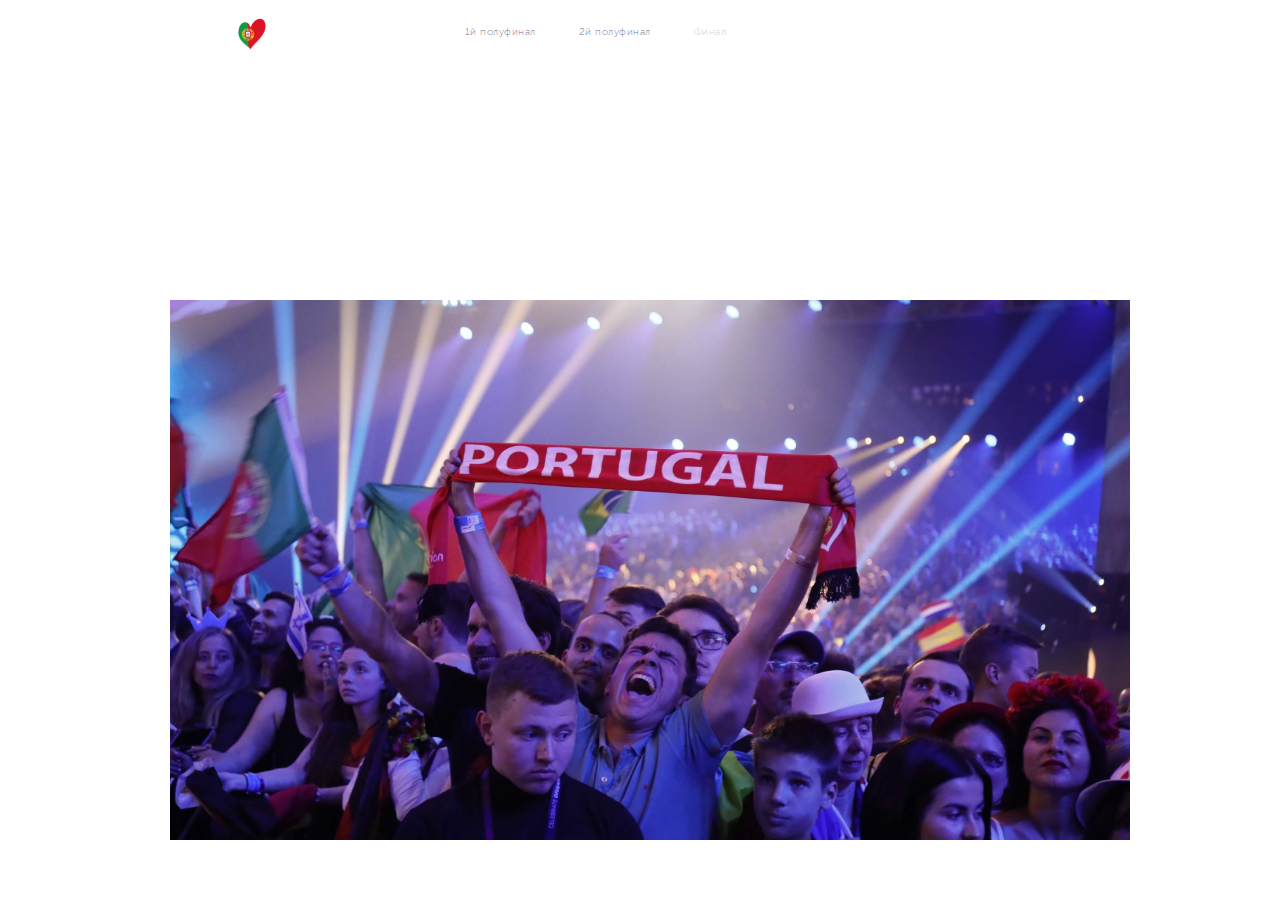
==== news.html @ fd7f642b "changed main page" ====
<!DOCTYPE html>
<html lang="en">
<head>
	<meta charset="UTF-8">
	<title>News</title>
	<link rel="stylesheet" href="css/news-style.css">
	<link rel="stylesheet" href="css/bootstrap.min.css">
	<link rel="stylesheet" href="css/fonts.css">
	<link rel="stylesheet" href="font-awesome/css/font-awesome.min.css">
	<meta name="viewport" content="width=device-width, initial-scale=1">
</head>
<body>
	<section class="open-header">
		<div class="container">
			<div class="row">
				<div class="navbar">
					<div class="navbar-logo">
						<img src="img/esc_2018_portugal_white.png" alt="">
					</div>
					<div class="navbar-item">
						<div class="sm-date">1й полуфинал</div>
						<div class="lg-date">12.11.2018</div>
					</div>
					<div class="navbar-item">
						<div class="sm-date">2й полуфинал</div>
						<div class="lg-date">13.11.2018</div>
					</div>
					<div class="navbar-item">
						<div class="sm-date final-date">Финал</div>
						<div class="lg-date">13.11.2018</div>
					</div>
					<div class="share-wrapper">
					<div class="share facebook">
						<i class="fa fa-facebook fa-lg" aria-hidden="true"></i>
					</div>
					<div class="share twitter">
						<i class="fa fa-twitter fa-lg" aria-hidden="true"></i>
					</div>
					<div class="share googleplus">
						<i class="fa fa-google-plus fa-lg" aria-hidden="true"></i>
					</div>
					<div class="share instagramm">
						<i class="fa fa-instagram fa-lg" aria-hidden="true"></i>
					</div>
					</div>
				</div>
			</div>	
		</div>
	</section>

	<section class="open-news">
		<div class="container">
			<div class="row">
				<div class="news-tittle-image">
					<img src="img/screaming-fans.jpg" alt="Tittle">
				</div>
			</div>
		</div>
	</section>


	<script src="https://ajax.googleapis.com/ajax/libs/jquery/1.11.0/jquery.min.js"></script>
	<script src="bootstrap.min.js"></script>
</body>
</html>
---- css/news-style.css ----
body {
	margin: 0;
	padding: 0;
	font-family: MuseoSansCyrl300 !important;
}

a {
	color: #000 !important;
	outline: none;
}

	.open-header {
		background: url('../img/bg@3x.jpg') no-repeat;
		background-size: cover;
		height: 300px;
		border-radius: 90% / 5%;
		border-top-left-radius: 0%;
		border-top-right-radius: 0%;
		border-bottom-right-radius: 1% / 1%;
		border-bottom-left-radius: 1%/1%;
		color: #fff;
	}
	
	.navbar {
		margin-top: 15px;
	}

	.navbar-logo {
		display: inline-block;
		width: 17.2%;
		vertical-align: top;
	}

	.navbar-logo > img {
		width: 100%;
	}

	.navbar-item {
		display: inline-block;
		margin: 20px;
		margin-top: 10px;
	}

	.navbar-item:nth-child(2) {
		margin-left: 130px;
	}
	
	.sm-date {
		font-size: 10px;
		letter-spacing: 0.5px;
		font-family: MuseoSansCyrl100;
		color: #6e6f8e;
	}

	.lg-date {
		font-size: 14px;
	}

	.final-date {
		color: #cbcbd6;
	}

	.share-wrapper {
		display: inline-block;
		float: right;
		margin-top: 10px;
	}
	
	.share {
		display: inline-block;
		margin-left: 25px;
		font-size: 14px;
	}

	.share:hover {
		cursor: pointer;
	}

	

	.news-tittle-image {
		width: 960px;
		height: 504px;
	}

	.news-tittle-image > img {
		width: 100%;
	}
---- css/fonts.css ----
@font-face{
	font-family: "MuseoSansCyrl100";
	src: url("../font/MuseoSansCyrl/MuseoSansCyrl.otf");
	font-weight: 100;
}

@font-face{
	font-family: "MuseoSansCyrl300";
	src: url("../font/MuseoSansCyrl/MuseoSansCyrl_0.otf");
	font-weight: 300;
}

@font-face{
	font-family: "MuseoSansCyrl500";
	src: url("../font/MuseoSansCyrl/MuseoSansCyrl_1.otf");
	font-weight: 500;
}

@font-face{
	font-family: "MuseoSansCyrl700";
	src: url("../font/MuseoSansCyrl/MuseoSansCyrl_2.otf");
	font-weight: 700;
}

@font-face{
	font-family: "MuseoSansCyrl900";
	src: url("../font/MuseoSansCyrl/MuseoSansCyrl_3.otf");
	font-weight: 900;
}
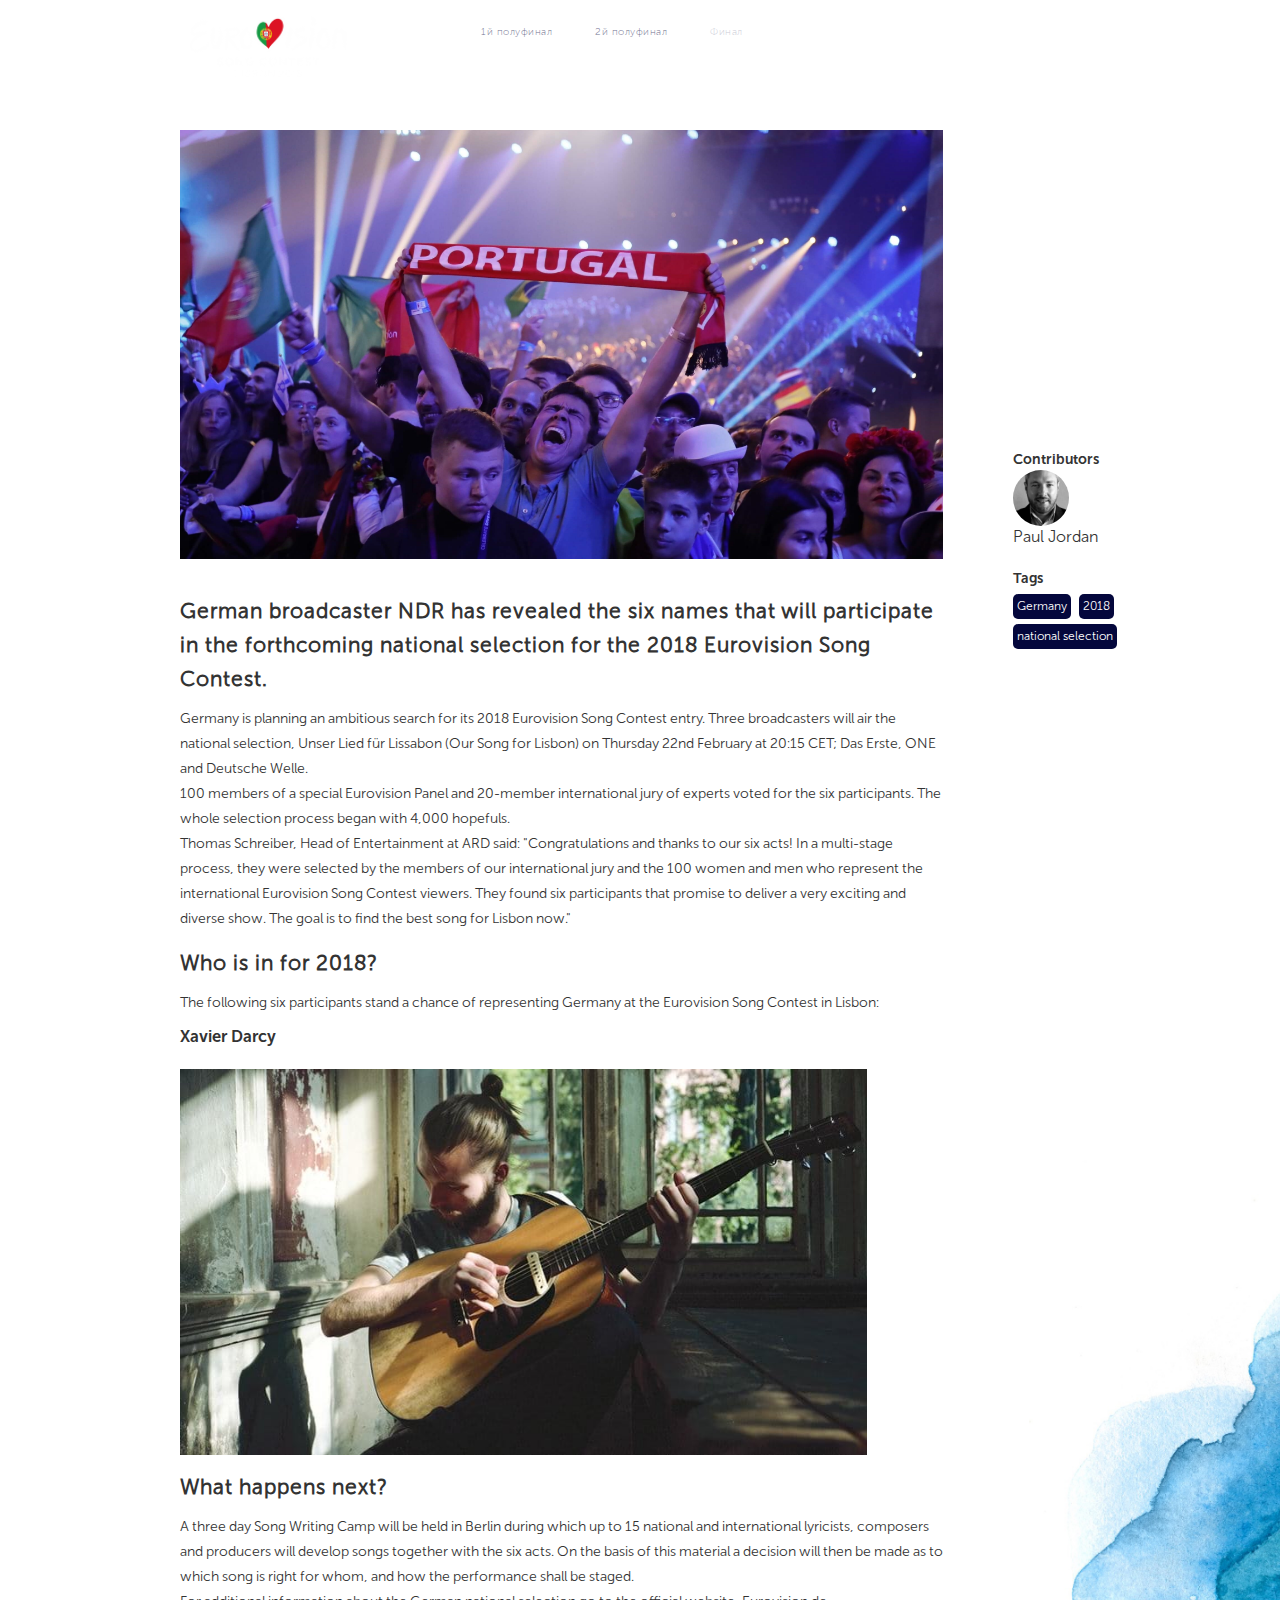
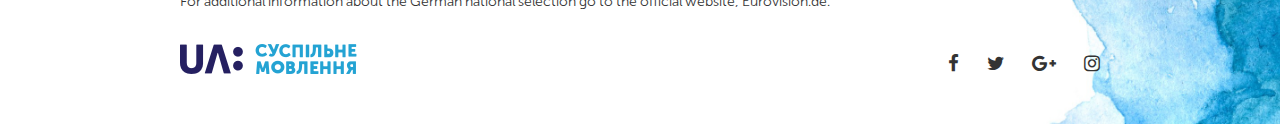
==== commit 827f5575: "added news page" ====
--- a/news.html
+++ b/news.html
@@ -10,13 +10,14 @@
 	<meta name="viewport" content="width=device-width, initial-scale=1">
 </head>
 <body>
+
 	<section class="open-header">
 		<div class="container">
-			<div class="row">
-				<div class="navbar">
-					<div class="navbar-logo">
+			<div class="row hidden-xs hidden-sm">
+				<div class="navbar ">
+					<a href="index.html" class="navbar-logo">
 						<img src="img/esc_2018_portugal_white.png" alt="">
-					</div>
+					</a>
 					<div class="navbar-item">
 						<div class="sm-date">1й полуфинал</div>
 						<div class="lg-date">12.11.2018</div>
@@ -44,6 +45,31 @@
 					</div>
 					</div>
 				</div>
+			</div>
+			<div class="row hidden-md hidden-lg">
+				<div class="col-xs-12 col-sm-12">
+					<div class="share-wrapper share-header">
+						<div class="share facebook">
+							<i class="fa fa-facebook fa-lg" aria-hidden="true"></i>
+						</div>
+						<div class="share twitter">
+							<i class="fa fa-twitter fa-lg" aria-hidden="true"></i>
+						</div>
+						<div class="share googleplus">
+							<i class="fa fa-google-plus fa-lg" aria-hidden="true"></i>
+						</div>
+						<div class="share instagramm">
+							<i class="fa fa-instagram fa-lg" aria-hidden="true"></i>
+						</div>
+					</div>
+				</div>
+				<div class="col-xs-12 col-sm-12">
+					<div class="euro-logo-wrapper">
+						<div class="euro-logo">
+							<img src="img/cmyk_white_esc_lisbon_2018.png" alt="Eurovision 2018">
+						</div>
+					</div>
+				</div>
 			</div>	
 		</div>
 	</section>
@@ -51,8 +77,102 @@
 	<section class="open-news">
 		<div class="container">
 			<div class="row">
-				<div class="news-tittle-image">
-					<img src="img/screaming-fans.jpg" alt="Tittle">
+				<div class="col-xs-12 col-sm-12 col-md-10 col-lg-10">
+					<div class="on-tittle-image">
+						<img src="img/screaming-fans.jpg" alt="Tittle">
+					</div>
+				</div>
+
+				<div class="hidden-xs hidden-sm col-md-2 col-lg-2">
+					<div class="sidebar">
+						<div class="author-block">
+							<div class="side-tittle">Contributors</div>
+							<div class="author-block-image">
+								<img src="img/paul-img.png" alt="ontributor photo">
+							</div>
+							<div class="author-name">Paul Jordan</div>
+						</div>
+						<div class="tags-block">
+							<div class="side-tittle">Tags</div>
+							<span class="tag">Germany</span>
+							<span class="tag">2018</span>
+							<span class="tag">national selection</span>
+						</div>
+					</div>
+				</div>
+
+				<div class="col-xs-12 col-sm-12 col-md-10 col-lg-10">
+					<h2 class="on-tittle on-main-tittle">German broadcaster NDR has revealed the six names that will participate in the forthcoming national selection for the 2018 Eurovision Song Contest.</h2>
+					<p class="on-text">Germany is planning an ambitious search for its 2018 Eurovision Song Contest entry. Three broadcasters will air the national selection, Unser Lied für Lissabon (Our Song for Lisbon) on Thursday 22nd February at 20:15 CET; Das Erste, ONE and Deutsche Welle.
+					<br>
+					100 members of a special Eurovision Panel and 20-member international jury of experts voted for the six participants. The whole selection process began with 4,000 hopefuls.<br>    
+					Thomas Schreiber, Head of Entertainment at ARD said: "Congratulations and thanks to our six acts! In a multi-stage process, they were selected by the members of our international jury and the 100 women and men who represent the international Eurovision Song Contest viewers. They found six participants that promise to deliver a very exciting and diverse show. The goal is to find the best song for Lisbon now."  </p>
+				</div>
+				<div class="col-xs-12 col-sm-12 col-md-10 col-lg-10">
+					<h2 class="on-tittle">Who is in for 2018?</h2>
+					<p class="on-text">The following six participants stand a chance of representing Germany at the Eurovision Song Contest in Lisbon:</p>
+					<div class="subtittle">
+						<h3 class="on-bold-tittle">Xavier Darcy</h3>
+						<div class="subtittle-image">
+							<img src="img/open-news-image.jpg" alt="subtittle">
+						</div>
+					</div>
+				</div>
+				<div class="col-xs-12 col-sm-12 col-md-10 col-lg-10">
+					<h2 class="on-tittle">What happens next?</h2>
+					<p class="on-text">A three day Song Writing Camp will be held in Berlin during which up to 15 national and international lyricists, composers and producers will develop songs together with the six acts. On the basis of this material a decision will then be made as to which song is right for whom, and how the performance shall be staged. <br> For additional information about the German national selection go to the official website, Eurovision.de.</p>
+				</div>
+			</div>
+		</div>
+	</section>
+	
+	<section class="author-mobile hidden-md hidden-lg">
+		<div class="container">
+			<div class="row">
+				<div class="col-xs-12 col-sm-12">
+			<div class="sidebar">
+			<div class="author-block">
+				<div class="side-tittle">Contributors</div>
+				<div class="author-block-image">
+					<img src="img/paul-img.png" alt="ontributor photo">
+				</div>
+				<div class="author-name">Paul Jordan</div>
+			</div>
+			<div class="tags-block">
+				<div class="side-tittle">Tags</div>
+				<span class="tag">Germany</span>
+				<span class="tag">2018</span>
+				<span class="tag">national selection</span>
+			</div>
+			</div>
+				</div>
+			</div>
+		</div>
+	</section>
+
+	<section class="open-footer">
+		<div class="container">
+			<div class="row">
+				<div class="col-xs-12 col-sm-12 col-md-6 col-lg-6">
+					<div class="suspilne-logo">
+						<img src="img/logo.png" alt="Suspilne UA">
+					</div>
+				</div>
+				<div class="col-xs-12 col-sm-12 col-md-6 col-lg-6">
+					<div class="share-wrapper share-footer">
+					<div class="share facebook">
+						<i class="fa fa-facebook fa-lg" aria-hidden="true"></i>
+					</div>
+					<div class="share twitter">
+						<i class="fa fa-twitter fa-lg" aria-hidden="true"></i>
+					</div>
+					<div class="share googleplus">
+						<i class="fa fa-google-plus fa-lg" aria-hidden="true"></i>
+					</div>
+					<div class="share instagramm">
+						<i class="fa fa-instagram fa-lg" aria-hidden="true"></i>
+					</div>
+					</div>
 				</div>
 			</div>
 		</div>
--- a/css/news-style.css
+++ b/css/news-style.css
@@ -2,17 +2,24 @@
 	margin: 0;
 	padding: 0;
 	font-family: MuseoSansCyrl300 !important;
+	background: url('../img/aquarel_bg_rounded.jpg') no-repeat;
+	background-size: 70%;
+	background-position: 268% 100%;
 }
 
 a {
 	color: #000 !important;
-	outline: none;
+	outline: none !important;
 }
+	
+	  /* ******************* */
+	 /* open header section */
+	/* ******************* */
 
 	.open-header {
-		background: url('../img/bg@3x.jpg') no-repeat;
+		background: url('../img/bg@3x.jpg') no-repeat bottom;
 		background-size: cover;
-		height: 300px;
+		height: 400px;
 		border-radius: 90% / 5%;
 		border-top-left-radius: 0%;
 		border-top-right-radius: 0%;
@@ -23,6 +30,7 @@
 	
 	.navbar {
 		margin-top: 15px;
+		padding-left: 20px;
 	}
 
 	.navbar-logo {
@@ -76,16 +84,190 @@
 		cursor: pointer;
 	}
 
-	
-
-	.news-tittle-image {
-		width: 960px;
-		height: 504px;
-	}
-
-	.news-tittle-image > img {
+	@media (max-width: 768px) {
+		.open-header {
+			height: 160px;
+			text-align: center;
+			border-radius: 0;
+			background: none;
+			background-color: #04073c;
+		}
+		
+		.share-wrapper {
+			margin-bottom: 5px;
+			padding-right: 0;
+			float: none;
+		}
+
+		.share {
+			margin: 0 20px;
+		}
+
+		.euro-logo > img {
+			width: 70%;
+		}
+	}
+
+	  /* ***************** */
+	 /* open news section */
+	/* ***************** */
+	
+	.open-news {
+		position: relative;
+	}
+
+	.on-tittle-image {
+		margin-top: -270px;
+	}
+
+	.on-tittle-image > img {
 		width: 100%;
 	}
 
-
-
+	.on-tittle {
+		letter-spacing: 1px;
+		line-height: 34px;
+		margin: 0;
+		margin-top: 15px;
+	}
+
+	.on-text {
+		line-height: 25px;
+		font-size: 14px;
+		margin: 0;
+		margin-top: 10px;
+	}
+
+	.on-bold-tittle {
+		font-family: MuseoSansCyrl700;
+		margin-bottom: 20px;
+		margin-top: 10px;
+	}
+	
+
+	.subtittle-image > img {
+		width: 90%;
+	}
+
+	/* side author and tags */
+
+	.sidebar {
+		position: relative;
+		top: 50px;
+		left: 50px;
+	}
+
+	.side-tittle {
+		font-family: MuseoSansCyrl700;
+		font-size: 14px;
+	}
+
+	.author-name {
+		font-size: 16px;
+	}
+
+	.author-block-image > img {
+		width: 56px;
+		height: 56px;
+		border-radius: 50%;
+	}
+
+	.tags-block {
+		position: relative;
+		top: 20px;
+	}
+
+	.tag {
+		display: inline-block;
+		font-size: 12px;
+		color: #fff;
+		background-color: #04073c;
+		padding: 4px;
+		border-radius: 5px;
+		margin-right: 5px;
+		margin-top: 5px;
+		
+	}
+
+	@media (max-width: 768px) {
+		.on-tittle-image {
+			margin: 0;
+			position: absolute;
+			width: 100%;
+			top: 0;
+			left: 0;
+		}
+		
+		.on-main-tittle {
+			margin-top: 63%;
+		}
+
+		.sidebar {
+			position: static;
+			margin-top: 5px;
+		}
+		
+		.author-block-image {
+			margin: 5px 0;
+		}
+
+		.author-name {
+			font-size: 18px;
+		}
+
+
+		.tags-block {
+			position: static;
+			margin-top: 20px;
+		}
+
+		.tag {
+			padding: 8px;
+		}
+
+		.subtittle-image {
+			position: absolute;
+			width: 100%;
+			left: 0;
+		}
+
+		.subtittle-image >img {
+			width: 100%;
+		}
+
+		.subtittle {
+			margin-bottom: 70%;
+		}
+	}
+	
+	  /* ******************* */
+	 /* open footer section */
+	/* ******************* */
+
+
+	.open-footer {
+		margin-top: 30px;
+		margin-bottom: 50px;
+	}
+
+	.suspilne-logo {
+		display: inline-block;
+	}
+
+	.suspilne-logo:hover {
+		cursor: pointer;
+	}
+
+	@media (max-width: 768px) {
+		.open-footer {
+			text-align: center;
+			margin-top: 40px;
+		}
+
+		.share-footer {
+			margin-top: 24px;
+		}
+	}
+
+
+
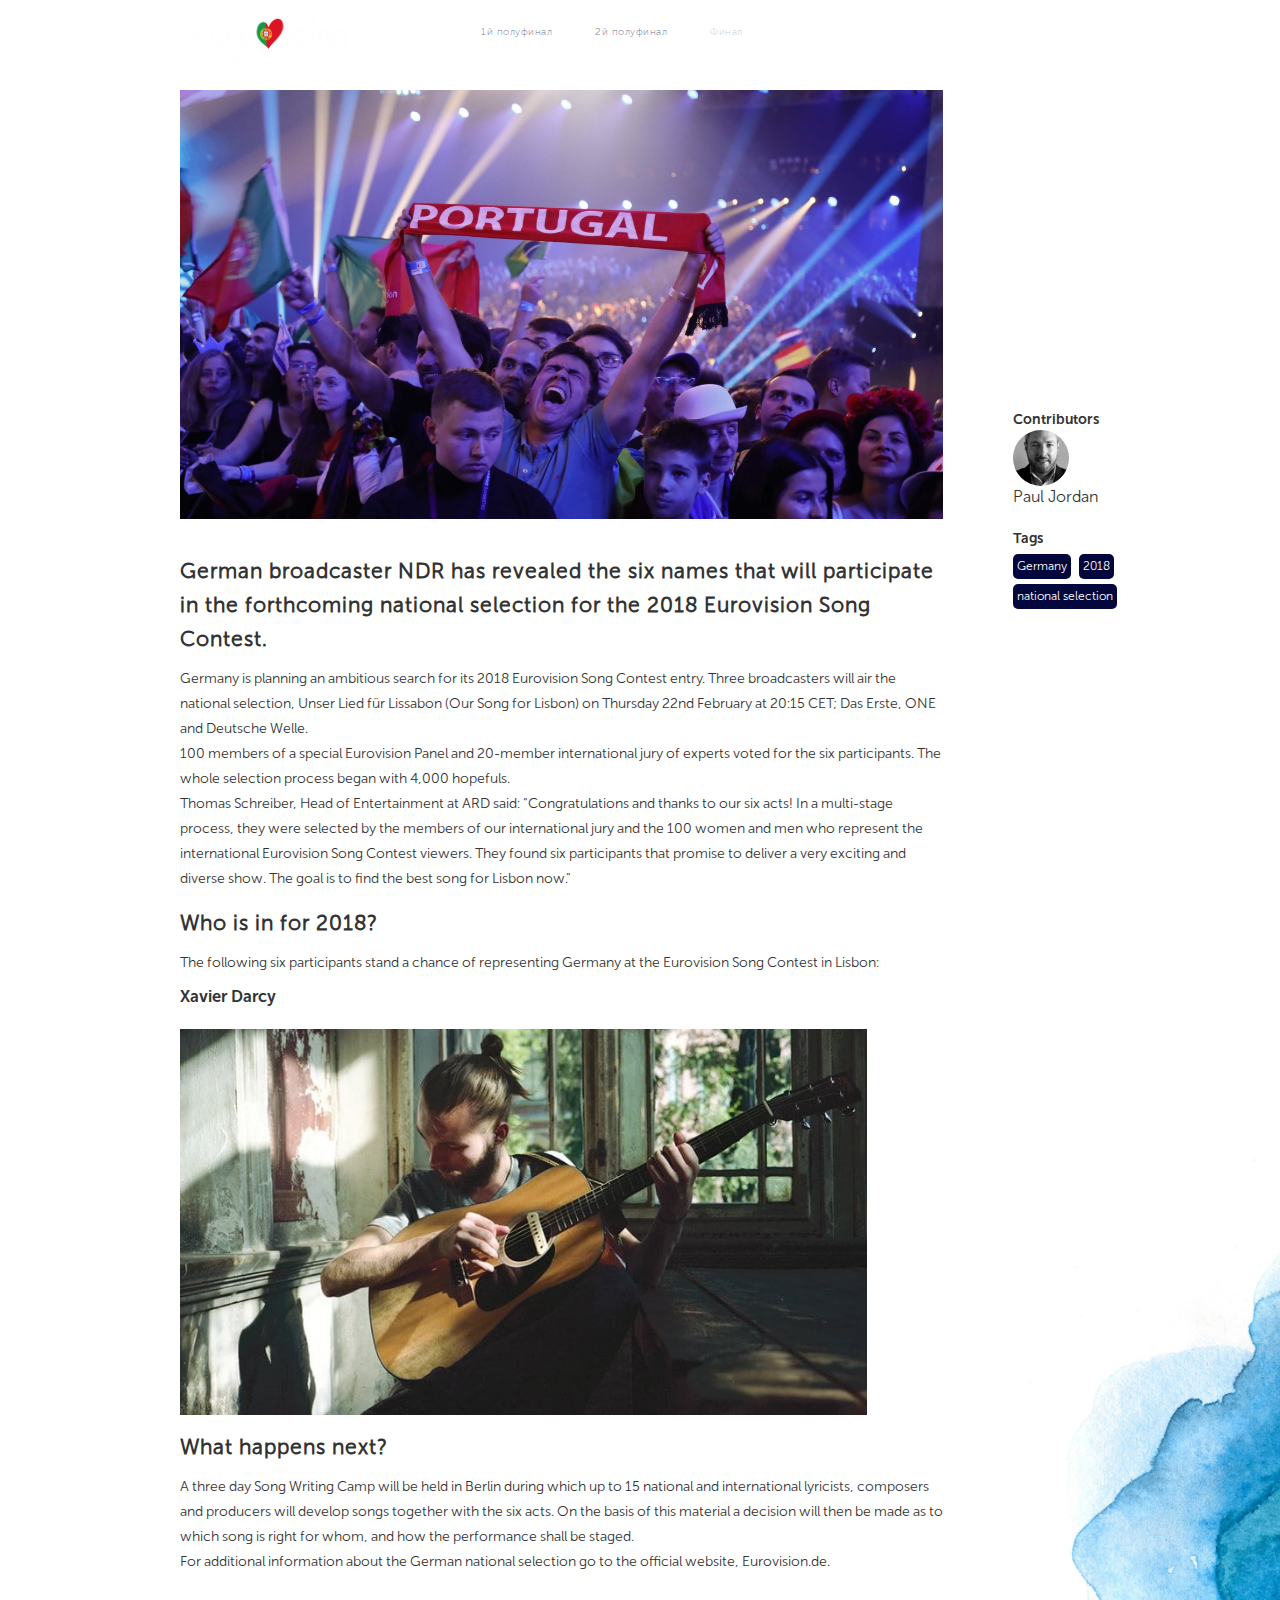
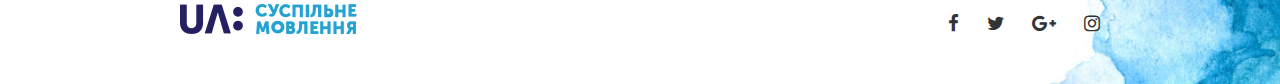
==== commit 6b5e60e2: "added participant.html" ====
--- a/news.html
+++ b/news.html
@@ -78,22 +78,22 @@
 		<div class="container">
 			<div class="row">
 				<div class="col-xs-12 col-sm-12 col-md-10 col-lg-10">
-					<div class="on-tittle-image">
-						<img src="img/screaming-fans.jpg" alt="Tittle">
+					<div class="on-title-image">
+						<img src="img/screaming-fans.jpg" alt="Title">
 					</div>
 				</div>
 
 				<div class="hidden-xs hidden-sm col-md-2 col-lg-2">
 					<div class="sidebar">
 						<div class="author-block">
-							<div class="side-tittle">Contributors</div>
+							<div class="side-title">Contributors</div>
 							<div class="author-block-image">
 								<img src="img/paul-img.png" alt="ontributor photo">
 							</div>
 							<div class="author-name">Paul Jordan</div>
 						</div>
 						<div class="tags-block">
-							<div class="side-tittle">Tags</div>
+							<div class="side-title">Tags</div>
 							<span class="tag">Germany</span>
 							<span class="tag">2018</span>
 							<span class="tag">national selection</span>
@@ -102,24 +102,24 @@
 				</div>
 
 				<div class="col-xs-12 col-sm-12 col-md-10 col-lg-10">
-					<h2 class="on-tittle on-main-tittle">German broadcaster NDR has revealed the six names that will participate in the forthcoming national selection for the 2018 Eurovision Song Contest.</h2>
+					<h2 class="on-title on-main-title">German broadcaster NDR has revealed the six names that will participate in the forthcoming national selection for the 2018 Eurovision Song Contest.</h2>
 					<p class="on-text">Germany is planning an ambitious search for its 2018 Eurovision Song Contest entry. Three broadcasters will air the national selection, Unser Lied für Lissabon (Our Song for Lisbon) on Thursday 22nd February at 20:15 CET; Das Erste, ONE and Deutsche Welle.
 					<br>
 					100 members of a special Eurovision Panel and 20-member international jury of experts voted for the six participants. The whole selection process began with 4,000 hopefuls.<br>    
 					Thomas Schreiber, Head of Entertainment at ARD said: "Congratulations and thanks to our six acts! In a multi-stage process, they were selected by the members of our international jury and the 100 women and men who represent the international Eurovision Song Contest viewers. They found six participants that promise to deliver a very exciting and diverse show. The goal is to find the best song for Lisbon now."  </p>
 				</div>
 				<div class="col-xs-12 col-sm-12 col-md-10 col-lg-10">
-					<h2 class="on-tittle">Who is in for 2018?</h2>
+					<h2 class="on-title">Who is in for 2018?</h2>
 					<p class="on-text">The following six participants stand a chance of representing Germany at the Eurovision Song Contest in Lisbon:</p>
-					<div class="subtittle">
-						<h3 class="on-bold-tittle">Xavier Darcy</h3>
-						<div class="subtittle-image">
-							<img src="img/open-news-image.jpg" alt="subtittle">
+					<div class="subtitle">
+						<h3 class="on-bold-title">Xavier Darcy</h3>
+						<div class="subtitle-image">
+							<img src="img/open-news-image.jpg" alt="subtitle">
 						</div>
 					</div>
 				</div>
 				<div class="col-xs-12 col-sm-12 col-md-10 col-lg-10">
-					<h2 class="on-tittle">What happens next?</h2>
+					<h2 class="on-title">What happens next?</h2>
 					<p class="on-text">A three day Song Writing Camp will be held in Berlin during which up to 15 national and international lyricists, composers and producers will develop songs together with the six acts. On the basis of this material a decision will then be made as to which song is right for whom, and how the performance shall be staged. <br> For additional information about the German national selection go to the official website, Eurovision.de.</p>
 				</div>
 			</div>
@@ -132,14 +132,14 @@
 				<div class="col-xs-12 col-sm-12">
 			<div class="sidebar">
 			<div class="author-block">
-				<div class="side-tittle">Contributors</div>
+				<div class="side-title">Contributors</div>
 				<div class="author-block-image">
 					<img src="img/paul-img.png" alt="ontributor photo">
 				</div>
 				<div class="author-name">Paul Jordan</div>
 			</div>
 			<div class="tags-block">
-				<div class="side-tittle">Tags</div>
+				<div class="side-title">Tags</div>
 				<span class="tag">Germany</span>
 				<span class="tag">2018</span>
 				<span class="tag">national selection</span>
--- a/css/news-style.css
+++ b/css/news-style.css
@@ -17,9 +17,9 @@
 	/* ******************* */
 
 	.open-header {
-		background: url('../img/bg@3x.jpg') no-repeat bottom;
+		background: url('../img/bg@3x.jpg') no-repeat top;
 		background-size: cover;
-		height: 400px;
+		height: 360px;
 		border-radius: 90% / 5%;
 		border-top-left-radius: 0%;
 		border-top-right-radius: 0%;
@@ -86,7 +86,7 @@
 
 	@media (max-width: 768px) {
 		.open-header {
-			height: 160px;
+			height: 180px;
 			text-align: center;
 			border-radius: 0;
 			background: none;
@@ -94,7 +94,8 @@
 		}
 		
 		.share-wrapper {
-			margin-bottom: 5px;
+			margin-top: 20px;
+			margin-bottom: 20px;
 			padding-right: 0;
 			float: none;
 		}
@@ -116,15 +117,15 @@
 		position: relative;
 	}
 
-	.on-tittle-image {
+	.on-title-image {
 		margin-top: -270px;
 	}
 
-	.on-tittle-image > img {
+	.on-title-image > img {
 		width: 100%;
 	}
 
-	.on-tittle {
+	.on-title {
 		letter-spacing: 1px;
 		line-height: 34px;
 		margin: 0;
@@ -138,14 +139,14 @@
 		margin-top: 10px;
 	}
 
-	.on-bold-tittle {
+	.on-bold-title {
 		font-family: MuseoSansCyrl700;
 		margin-bottom: 20px;
 		margin-top: 10px;
 	}
 	
 
-	.subtittle-image > img {
+	.subtitle-image > img {
 		width: 90%;
 	}
 
@@ -157,7 +158,7 @@
 		left: 50px;
 	}
 
-	.side-tittle {
+	.side-title {
 		font-family: MuseoSansCyrl700;
 		font-size: 14px;
 	}
@@ -190,7 +191,7 @@
 	}
 
 	@media (max-width: 768px) {
-		.on-tittle-image {
+		.on-title-image {
 			margin: 0;
 			position: absolute;
 			width: 100%;
@@ -198,7 +199,7 @@
 			left: 0;
 		}
 		
-		.on-main-tittle {
+		.on-main-title {
 			margin-top: 63%;
 		}
 
@@ -225,17 +226,17 @@
 			padding: 8px;
 		}
 
-		.subtittle-image {
+		.subtitle-image {
 			position: absolute;
 			width: 100%;
 			left: 0;
 		}
 
-		.subtittle-image >img {
+		.subtitle-image >img {
 			width: 100%;
 		}
 
-		.subtittle {
+		.subtitle {
 			margin-bottom: 70%;
 		}
 	}
